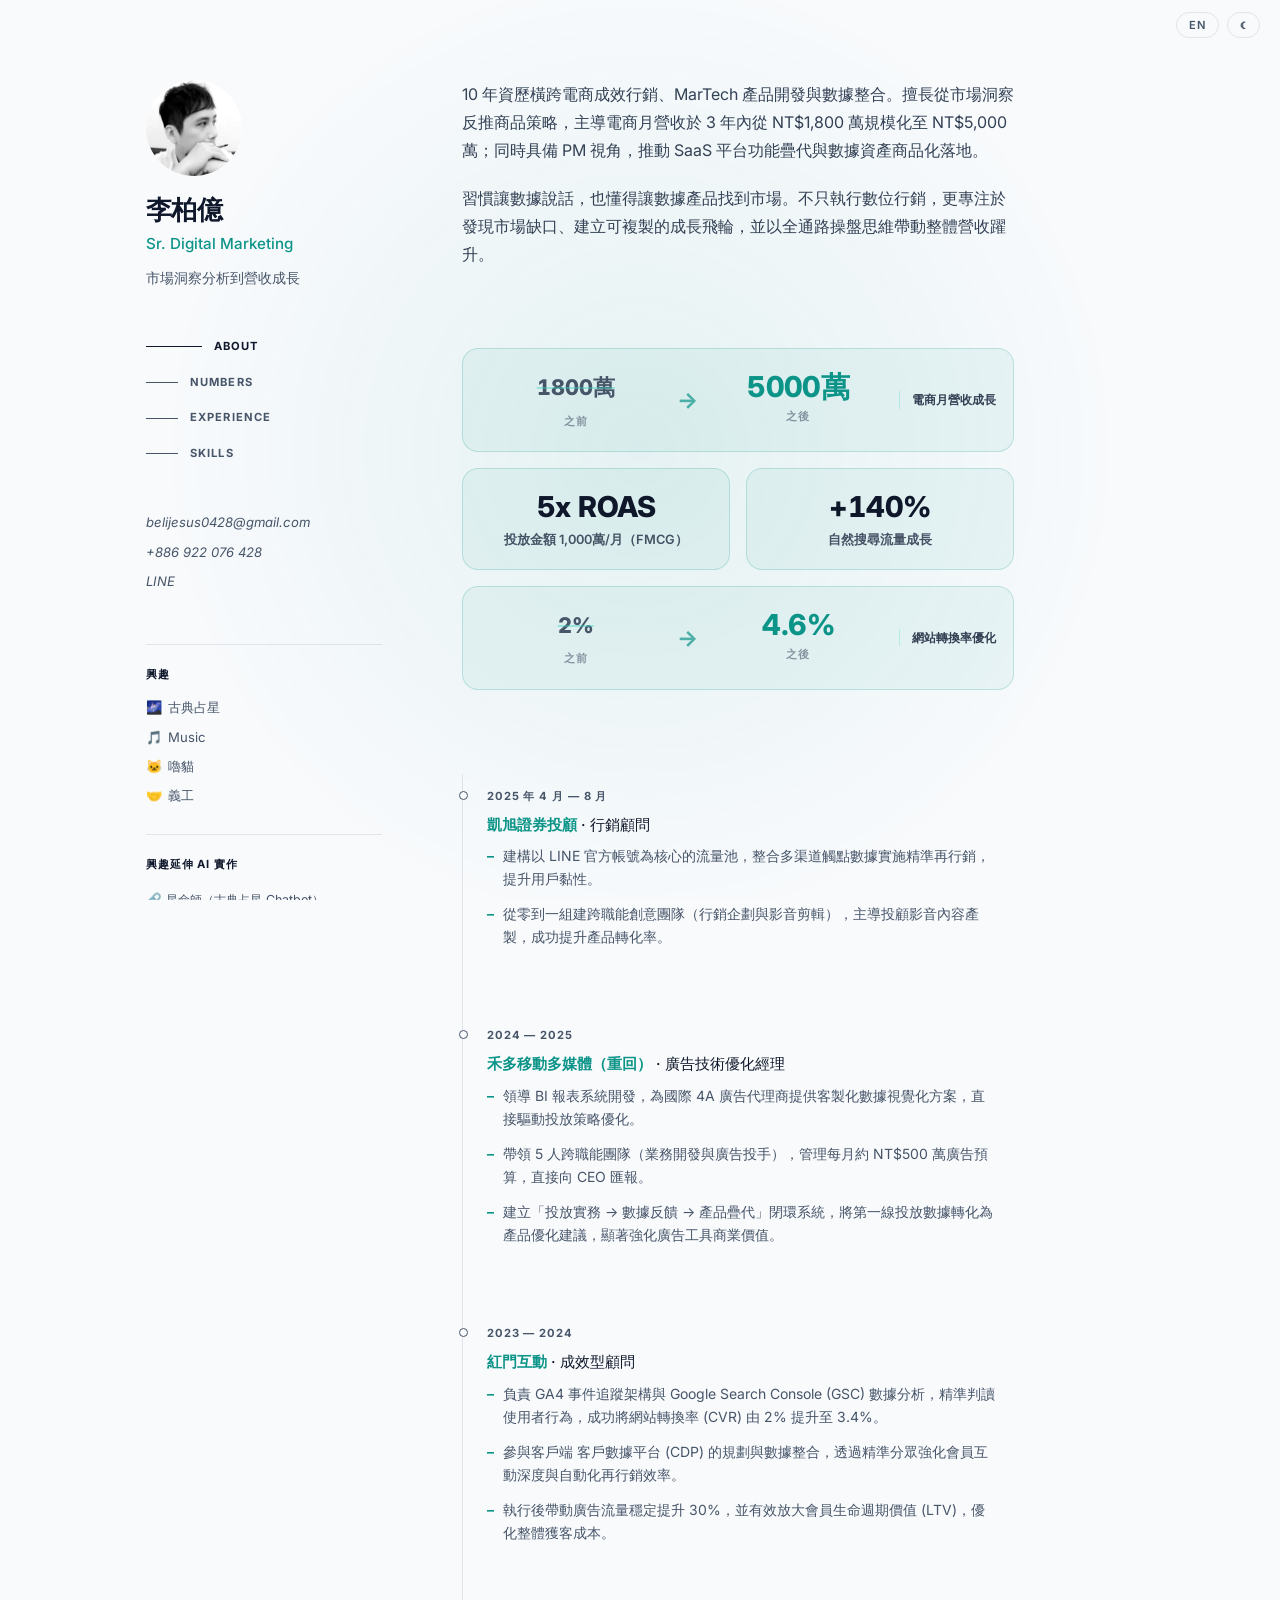
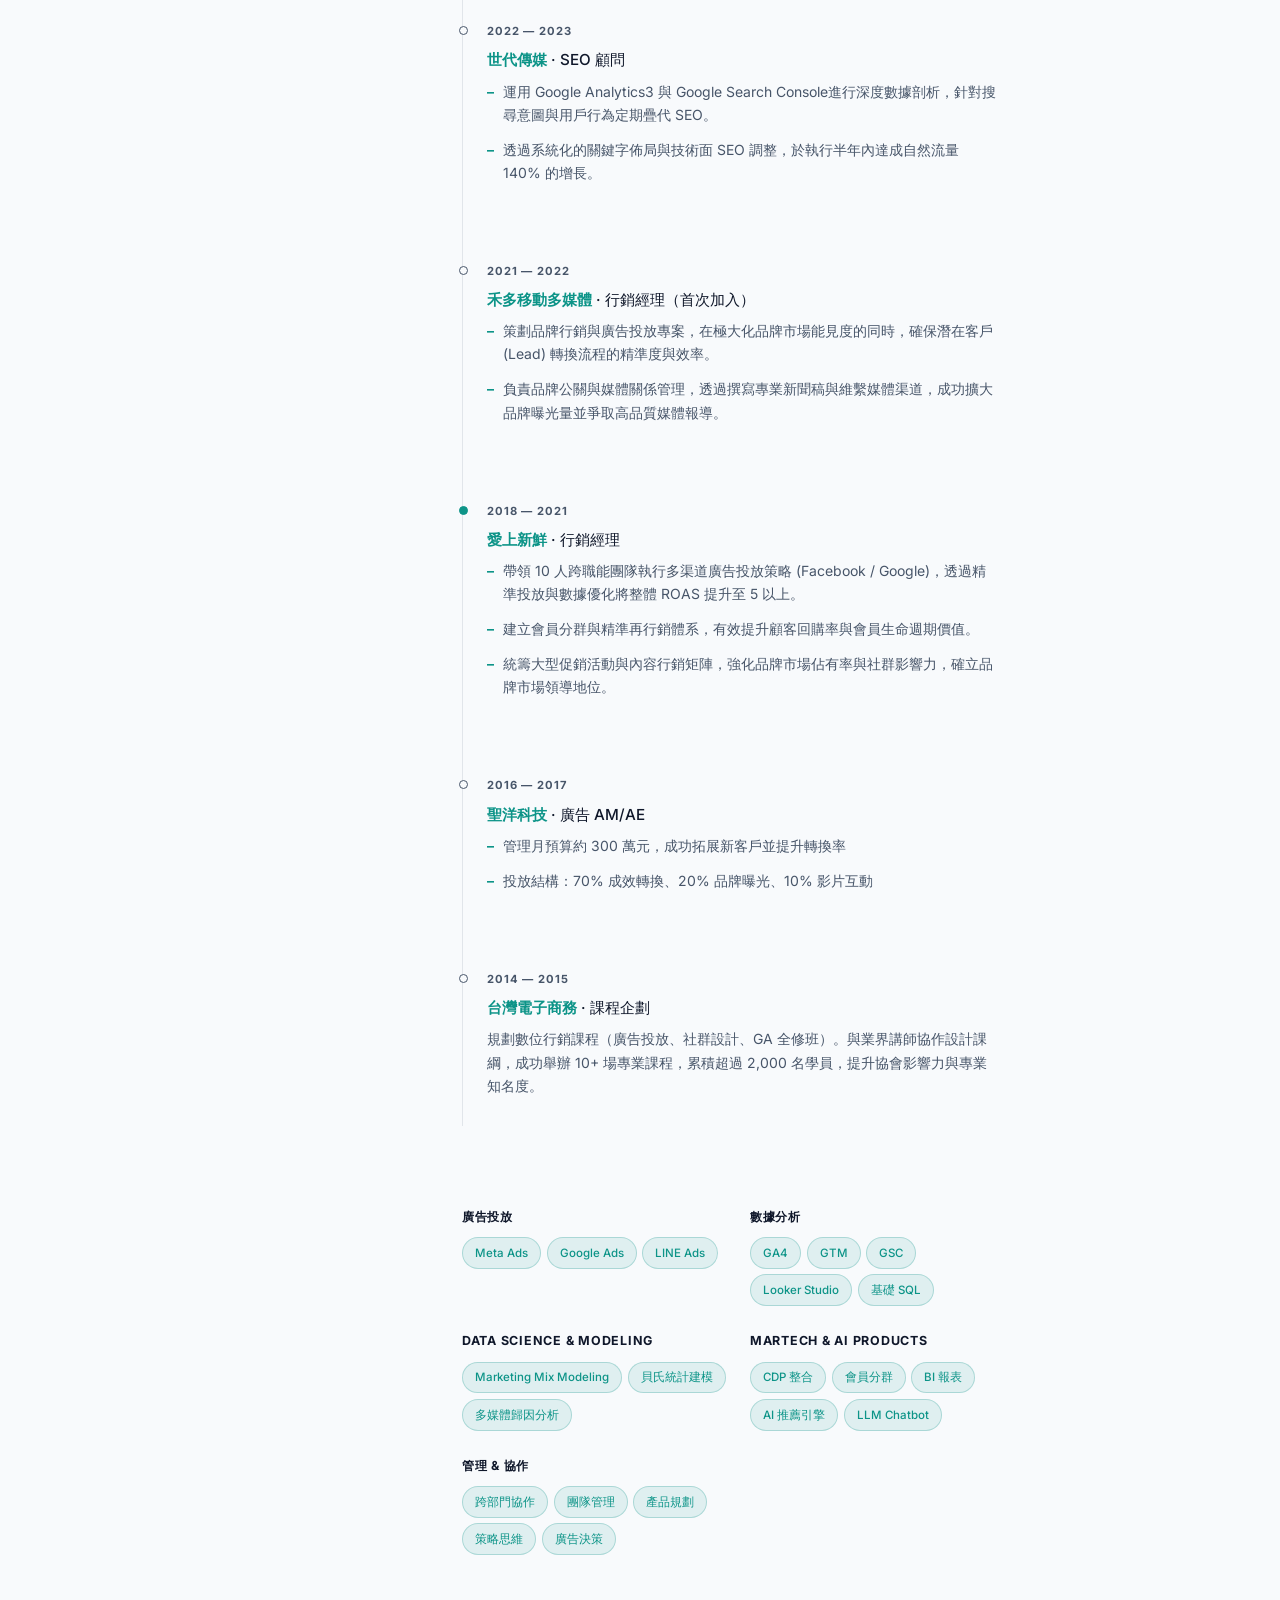
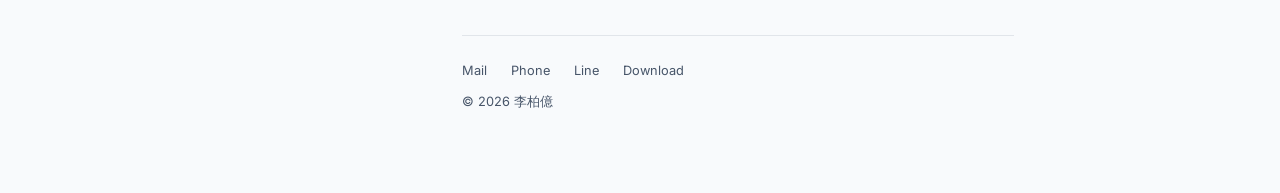
==== index-print.html @ 21482598 "Add files via upload" ====
<!DOCTYPE html>
<html lang="zh-TW" class="scroll-smooth">
<head>
<meta charset="UTF-8">
<meta name="viewport" content="width=device-width, initial-scale=1.0">
<title id="pageTitle">履歷</title>
<meta id="metaDesc" name="description" content="">
<meta id="ogTitle"  property="og:title" content="">
<meta id="ogDesc"   property="og:description" content="">
<link rel="preconnect" href="https://fonts.googleapis.com">
<link href="https://fonts.googleapis.com/css2?family=Inter:ital,opsz,wght@0,14..32,100..900;1,14..32,100..900&display=swap" rel="stylesheet">
<style>
/* ── Reset ── */
*{margin:0;padding:0;box-sizing:border-box;}
html{scroll-behavior:smooth;}

/* ── Tokens ── */
:root{
  --bg:        #0f172a;
  --bg2:       #1e293b;
  --border:    rgba(148,163,184,.12);
  --text:      #94a3b8;
  --text2:     #cbd5e1;
  --heading:   #e2e8f0;
  --accent:    #2dd4bf;
  --accent2:   rgba(45,212,191,.15);
  --spot:      rgba(29,78,216,.15);
  --font:      'Inter', -apple-system, sans-serif;
  --ease:      cubic-bezier(.4,0,.2,1);
  --radius:    .5rem;
}

/* ── 深淺色：系統預設偵測 ── */
@media(prefers-color-scheme:light){
  :root{
    --bg:        #f8fafc;
    --bg2:       #f1f5f9;
    --border:    rgba(71,85,105,.12);
    --text:      #475569;
    --text2:     #334155;
    --heading:   #0f172a;
    --accent:    #0d9488;
    --accent2:   rgba(13,148,136,.1);
    --spot:      rgba(13,148,136,.08);
  }
}

/* ── 手動切換覆蓋系統預設 ── */
[data-theme="light"]{
  --bg:        #f8fafc;
  --bg2:       #f1f5f9;
  --border:    rgba(71,85,105,.12);
  --text:      #475569;
  --text2:     #334155;
  --heading:   #0f172a;
  --accent:    #0d9488;
  --accent2:   rgba(13,148,136,.1);
  --spot:      rgba(13,148,136,.08);
}
[data-theme="dark"]{
  --bg:        #0f172a;
  --bg2:       #1e293b;
  --border:    rgba(148,163,184,.12);
  --text:      #94a3b8;
  --text2:     #cbd5e1;
  --heading:   #e2e8f0;
  --accent:    #2dd4bf;
  --accent2:   rgba(45,212,191,.15);
  --spot:      rgba(29,78,216,.15);
}

/* ── Base ── */
body{
  font-family:var(--font);
  background:var(--bg);
  color:var(--text);
  line-height:1.75;
  -webkit-font-smoothing:antialiased;
  transition:background .3s var(--ease), color .3s var(--ease);
}
::selection{background:var(--accent);color:var(--bg);}
a{color:inherit;text-decoration:none;}

/* ── Spotlight ── */
.spotlight{
  position:fixed;top:0;left:0;width:100vw;height:100vh;
  pointer-events:none;z-index:0;
  background:radial-gradient(600px at var(--x,50%) var(--y,50%), var(--spot), transparent 80%);
}

/* ── Layout ── */
.container{
  position:relative;z-index:1;
  max-width:1100px;margin:0 auto;
  padding:3rem 1.5rem;
}
@media(min-width:1024px){
  .container{padding:0;display:grid;grid-template-columns:340px 1fr;align-items:start;}
}

/* ── Top controls ── */
.top-controls{
  position:fixed;top:0;right:0;z-index:100;
  display:flex;align-items:center;gap:.5rem;
  padding:.75rem 1.25rem;
}
.ctrl-btn{
  display:flex;align-items:center;gap:.3rem;
  padding:.3rem .75rem;border-radius:999px;
  border:1px solid var(--border);background:transparent;
  font-family:var(--font);font-size:.7rem;font-weight:600;
  letter-spacing:.05em;text-transform:uppercase;
  color:var(--text);cursor:pointer;
  transition:all .2s var(--ease);
}
.ctrl-btn:hover{border-color:var(--accent);color:var(--accent);}
.ctrl-btn.active{background:var(--accent);border-color:var(--accent);color:var(--bg);}

/* ── Sidebar ── */
.sidebar{
  padding:5rem 3rem 5rem 3.5rem;
  position:sticky;top:0;height:100vh;
  overflow-y:auto;display:flex;flex-direction:column;
}
.sidebar::-webkit-scrollbar{display:none;}

/* Profile photo */
.photo-wrap{position:relative;width:96px;height:96px;margin-bottom:1.25rem;}
.photo-clip{
  width:96px;height:96px;border-radius:50%;overflow:hidden;
  position:relative;z-index:1;
}
.photo-wrap img{
  width:100%;height:100%;object-fit:cover;object-position:center 15%;
  filter:grayscale(100%) contrast(1.1);
  transform:scale(1);transform-origin:center 30%;
  transition:filter .4s var(--ease), transform .5s var(--ease);
  display:block;
}
.photo-wrap:hover img{
  filter:grayscale(0%) contrast(1);
  transform:scale(1.14);
}
.photo-ring{
  position:absolute;inset:-4px;border-radius:50%;z-index:0;pointer-events:none;
  border:2px solid transparent;
  background:transparent padding-box,
             conic-gradient(from 0deg, var(--accent) 0%, transparent 35%, var(--accent) 55%, transparent 80%, var(--accent) 100%) border-box;
  animation:ring-spin 3s linear infinite paused;
  will-change:transform;
}
.photo-wrap:hover .photo-ring{animation-play-state:running;}
@keyframes ring-spin{to{transform:rotate(360deg);}}

.name{font-size:1.6rem;font-weight:700;color:var(--heading);line-height:1.1;letter-spacing:-.025em;margin-bottom:.4rem;}
.title{font-size:.95rem;font-weight:500;color:var(--accent);margin-bottom:.6rem;}
.tagline{font-size:.875rem;color:var(--text);max-width:260px;line-height:1.6;}

/* Nav */
.nav{margin:2.5rem 0;flex:1;}
.nav ul{list-style:none;}
.nav-link{
  display:flex;align-items:center;gap:.75rem;
  padding:.5rem 0;cursor:pointer;
}
.nav-line{
  width:2rem;height:1px;background:var(--text);
  transition:width .3s var(--ease), background .3s;
}
.nav-label{
  font-size:.7rem;font-weight:700;text-transform:uppercase;
  letter-spacing:.1em;color:var(--text);
  transition:color .3s;
}
.nav-link:hover .nav-line, .nav-link.active .nav-line{width:3.5rem;background:var(--heading);}
.nav-link:hover .nav-label, .nav-link.active .nav-label{color:var(--heading);}

/* Contact */
.contact{margin-bottom:1.5rem;}
.contact-list{list-style:none;padding:0;margin:0;}
.contact-list li{font-size:.82rem;margin-bottom:.4rem;}
.contact-list a{transition:color .2s;}
.contact-list a:hover{color:var(--accent);}

/* Interests */
.interests-block{border-top:1px solid var(--border);padding-top:1.25rem;margin-top:1.25rem;}
.block-label{font-size:.7rem;font-weight:700;text-transform:uppercase;letter-spacing:.08em;color:var(--heading);margin-bottom:.75rem;}
.interest-row{display:flex;align-items:center;gap:.4rem;font-size:.82rem;margin-bottom:.4rem;}
.ai-link{
  display:flex;align-items:center;gap:.4rem;font-size:.78rem;
  padding:.2rem 0;transition:color .2s;
}
.ai-link:hover{color:var(--accent);}

/* CTA */
.cta{
  display:inline-flex;align-items:center;gap:.4rem;margin-top:1.5rem;
  padding:.65rem 1.25rem;border:1.5px solid var(--border);border-radius:var(--radius);
  font-size:.8rem;font-weight:600;color:var(--heading);
  transition:all .25s var(--ease);
}
.cta:hover{border-color:var(--accent);color:var(--accent);transform:translateY(-2px);box-shadow:0 8px 24px rgba(45,212,191,.12);}

/* ── Content ── */
.content{padding:5rem 3.5rem 5rem 2rem;max-width:640px;}
@media(max-width:1023px){.content{max-width:100%;padding:2rem 1.5rem;}}

.section{margin-bottom:5rem;scroll-margin-top:5rem;}

/* Section heading for mobile */
.section-head{
  display:none;
  position:sticky;top:0;z-index:10;
  background:rgba(15,23,42,.8);backdrop-filter:blur(12px);
  padding:.75rem 1.5rem;margin:0 -1.5rem 1.5rem;
  font-size:.7rem;font-weight:700;text-transform:uppercase;letter-spacing:.1em;color:var(--heading);
}
[data-theme="light"] .section-head{background:rgba(248,250,252,.85);}
@media(max-width:1023px){.section-head{display:block;}}

/* ── About ── */
.about-text{font-size:1rem;line-height:1.75;color:var(--text2);}
.about-text p{margin-bottom:1.25rem;}
.about-text p:last-child{margin-bottom:0;}

/* ── Counter animation ── */
@keyframes fadeSlideUp {
  from { opacity:0; transform:translateY(10px); }
  to   { opacity:1; transform:none; }
}
.num-cell {
  opacity:0;
}
.num-cell.in-view {
  animation: fadeSlideUp .5s var(--ease) both;
}
.num-cell.in-view:nth-child(1){ animation-delay:.00s; }
.num-cell.in-view:nth-child(2){ animation-delay:.10s; }
.num-cell.in-view:nth-child(3){ animation-delay:.20s; }
.num-cell.in-view:nth-child(4){ animation-delay:.30s; }

/* ── Numbers — Option A: 2-col grid, arrow cards span full width ── */
.numbers-strip{
  display:grid;
  grid-template-columns:1fr 1fr;
  gap:1rem;
  margin:2rem 0;
  padding:0;
  border:none;
}
@media(max-width:480px){
  .numbers-strip{ 
    grid-template-columns:1fr; 
    gap:.75rem; 
  }
}

.num-cell{
  background:rgba(45,212,191,.06);
  border:1px solid rgba(45,212,191,.2);
  border-radius:1rem;
  padding:1.5rem 1.25rem 1.25rem;
  position:relative;
  transition:all .3s var(--ease);
  overflow:hidden;
  display:flex;
  flex-direction:column;
  align-items:center;
  justify-content:center;
  gap:.6rem;
}

/* Arrow-type cells span both columns */
.num-cell.is-arrow{
  grid-column: span 2;
  flex-direction:row;
  align-items:center;
  justify-content:center;
  gap:0;
  padding:1.25rem 1.5rem;
}

@media(max-width:480px){
  .num-cell.is-arrow{ grid-column:span 1; flex-direction:column; gap:.6rem; }
}

.num-cell::before{
  content:'';
  position:absolute;
  top:0;left:0;right:0;
  height:3px;
  background:linear-gradient(90deg, var(--accent), rgba(45,212,191,.4));
  transform:scaleX(0);
  transform-origin:left;
  transition:transform .4s var(--ease);
}

.num-cell:hover{
  background:rgba(45,212,191,.1);
  border-color:rgba(45,212,191,.35);
  transform:translateY(-3px);
  box-shadow:0 12px 32px rgba(45,212,191,.15);
}

.num-cell:hover::before{
  transform:scaleX(1);
}

/* Single-value layout */
.num-val{
  font-size:1.8rem;
  font-weight:800;
  color:var(--heading);
  line-height:1;
  font-variant-numeric:tabular-nums;
  letter-spacing:-.02em;
  text-align:center;
}

/* Arrow layout: before/after columns */
.num-before, .num-after{
  flex:1;
  display:flex;
  flex-direction:column;
  align-items:center;
  gap:.3rem;
}
.num-from{
  font-size:1.35rem;
  font-weight:800;
  color:var(--text);
  font-variant-numeric:tabular-nums;
  text-decoration:line-through;
  text-decoration-color:rgba(45,212,191,.4);
  text-decoration-thickness:2px;
}
.num-to{
  font-size:1.8rem;
  font-weight:800;
  color:var(--accent);
  font-variant-numeric:tabular-nums;
  letter-spacing:-.02em;
  line-height:1;
}
.num-sublabel{
  font-size:.68rem;
  font-weight:700;
  text-transform:uppercase;
  letter-spacing:.08em;
  color:var(--text);
  opacity:.6;
}
.num-arrow-icon{
  font-size:1.4rem;
  color:var(--accent);
  font-weight:700;
  padding:0 .75rem;
  flex-shrink:0;
  opacity:.7;
}
.num-arrow-label{
  font-size:.78rem;
  font-weight:600;
  color:var(--text2);
  text-align:center;
  line-height:1.4;
  margin-left:.75rem;
  border-left:1px solid rgba(45,212,191,.25);
  padding-left:.75rem;
  max-width:90px;
  word-break:keep-all;
  text-wrap:pretty;
}

.num-label1{
  font-size:.8rem;
  font-weight:600;
  color:var(--text2);
  line-height:1.4;
  text-align:center;
  opacity:.9;
  word-break:keep-all;
  text-wrap:pretty;
}
.num-arrow-label{
  word-break:keep-all;
  text-wrap:pretty;
}
.num-sublabel{
  word-break:keep-all;
}

[data-theme="light"] .num-cell{
  background:rgba(13,148,136,.06);
  border-color:rgba(13,148,136,.2);
}
[data-theme="light"] .num-cell:hover{
  background:rgba(13,148,136,.1);
  border-color:rgba(13,148,136,.35);
}
[data-theme="light"] .num-cell::before{
  background:linear-gradient(90deg, #0d9488, rgba(13,148,136,.4));
}
[data-theme="light"] .num-from{
  color:var(--text);
}
[data-theme="light"] .num-to{
  color:var(--accent);
}

/* ── Experience desc as list ── */
.tl-desc-list{
  list-style:none;padding:0;margin:0 0 .75rem;
  font-size:.875rem;color:var(--text);line-height:1.65;
}
.tl-desc-list li{
  padding-left:1rem;position:relative;
  margin-bottom:.75rem;
}
.tl-desc-list li::before{
  content:'–';position:absolute;left:0;
  color:var(--accent);font-weight:700;
}
.tl-item:hover .tl-desc-list{ font-size:.9rem; }

.tl-desc{
  font-size:.875rem;color:var(--text);line-height:1.65;margin-bottom:.75rem;
  transition:font-size .2s var(--ease);
}

.tl-desc p{
  margin-bottom:1rem;
}

.tl-desc p:last-child{
  margin-bottom:0;
}

/* ── Timeline / Experience ── */
.timeline{position:relative;padding-left:1.5rem;}
.timeline::before{
  content:'';position:absolute;left:0;top:4px;bottom:0;
  width:1px;background:var(--border);
}

.tl-item{
  position:relative;margin-bottom:2rem;
  padding:1rem 1rem 1rem 0;
  border:1px solid transparent;
  border-radius:var(--radius);
  transition:border-color .25s var(--ease), opacity .25s var(--ease);
  cursor:default;
}
.tl-item:last-child{margin-bottom:0;}

.tl-item:hover{
  border-color:var(--border);
  background:rgba(45,212,191,.03);
}
.tl-item:hover .tl-title{ font-size:1rem; }
.tl-item:hover .tl-desc { font-size:.9rem; }

.tl-item.dimmed{ opacity:.35; }

.tl-dot{
  position:absolute;left:-1.5rem;top:1.25rem;
  width:9px;height:9px;border-radius:50%;
  border:1.5px solid var(--text);background:var(--bg);
  transform:translateX(calc(-50% + .5px));
  transition:border-color .2s, background .2s;
}
.tl-item:hover .tl-dot{border-color:var(--accent);background:var(--accent);}

.tl-period,
time.tl-period{
  font-size:.7rem;font-weight:700;text-transform:uppercase;
  letter-spacing:.08em;color:var(--text);margin-bottom:.35rem;
  display:block;transition:color .2s;
}
.tl-item:hover time.tl-period{ color:var(--accent); }

.tl-title{
  font-size:.95rem;font-weight:500;color:var(--heading);margin-bottom:.35rem;
  transition:font-size .2s var(--ease);
}
.tl-company{color:var(--accent);font-weight:600;}
.tl-desc{
  font-size:.875rem;color:var(--text);line-height:1.65;margin-bottom:.75rem;
  transition:font-size .2s var(--ease);
}
.tl-highlight{
  background:var(--accent2);border:1px solid var(--border);
  border-radius:var(--radius);padding:1rem 1.1rem;
  font-size:.83rem;color:var(--text);line-height:1.6;
}
.tl-highlight strong{color:var(--heading);}
.num-inline{color:var(--accent);font-weight:700;}

/* ── Skills ── */
.skill-groups{display:grid;gap:1.5rem;grid-template-columns:1fr 1fr;margin-top:1.25rem;}
@media(max-width:640px){.skill-groups{grid-template-columns:1fr;}}
.skill-group-title{font-size:.78rem;font-weight:700;text-transform:uppercase;letter-spacing:.06em;color:var(--heading);margin-bottom:.6rem;}
.tags{display:flex;flex-wrap:wrap;gap:.35rem;}
.tag{
  padding:.3rem .75rem;border-radius:999px;
  background:var(--accent2);border:1px solid rgba(45,212,191,.2);
  color:var(--accent);font-size:.72rem;font-weight:500;
  transition:background .2s,border-color .2s;
}
[data-theme="light"] .tag{border-color:rgba(13,148,136,.25);}
.tag:hover{background:rgba(45,212,191,.25);}

/* ── Footer ── */
.footer{
  margin-top:4rem;padding-top:1.5rem;border-top:1px solid var(--border);
  font-size:.8rem;color:var(--text);
}
.footer-links{display:flex;gap:1.5rem;margin-bottom:.5rem;}
.footer-link:hover{color:var(--accent);}

/* ── Fade-in ── */
@keyframes fadeUp{from{opacity:0;transform:translateY(16px);}to{opacity:1;transform:none;}}
.section-content{animation:fadeUp .55s var(--ease) both;}
.section:nth-child(1) .section-content{animation-delay:.05s;}
.section:nth-child(2) .section-content{animation-delay:.1s;}
.section:nth-child(3) .section-content{animation-delay:.15s;}
.section:nth-child(4) .section-content{animation-delay:.2s;}

@media(max-width:1023px){
  .sidebar{position:relative;height:auto;padding:4rem 1.5rem 2rem;}
}

/* ── Print styles ── */
@media print {
  @page { size: A4 portrait; margin: 1.2cm 1.4cm; }

  /* ── Reset ── */
  *, *::before, *::after {
    animation: none !important;
    transition: none !important;
    box-shadow: none !important;
    -webkit-print-color-adjust: exact;
    print-color-adjust: exact;
  }

  /* ── Hide UI chrome ── */
  .top-controls, .spotlight, .cta, .nav,
  .photo-ring { display: none !important; }

  /* ── Body ── */
  body {
    background: #fff !important;
    color: #0f172a !important;
    font-size: 9.5pt;
    line-height: 1.6;
  }

  /* ── Layout: sidebar on top, content below ── */
  .container {
    display: block !important;
    max-width: 100%;
    padding: 0;
  }

  /* ── Sidebar: compact horizontal header ── */
  .sidebar {
    position: static !important;
    height: auto !important;
    overflow: visible !important;
    padding: 0 0 1rem 0;
    display: grid !important;
    grid-template-columns: auto 1fr;
    grid-template-rows: auto auto;
    column-gap: 1.2rem;
    border-bottom: 2px solid #0d9488;
    margin-bottom: 1.2rem;
    page-break-inside: avoid;
    break-inside: avoid;
  }

  /* photo left, name/title/tagline right */
  .photo-wrap {
    grid-column: 1;
    grid-row: 1 / 3;
    width: 64px !important;
    height: 64px !important;
    align-self: center;
  }
  .photo-clip {
    width: 64px !important;
    height: 64px !important;
  }
  .photo-wrap img {
    filter: grayscale(100%) !important;
  }

  .name {
    grid-column: 2; grid-row: 1;
    font-size: 16pt !important;
    color: #0f172a !important;
    margin-bottom: .1rem;
    align-self: end;
  }
  .title {
    font-size: 9pt !important;
    color: #0d9488 !important;
    margin-bottom: 0;
  }
  .tagline {
    font-size: 8pt !important;
    color: #475569 !important;
    max-width: 100%;
  }

  /* contact + interests: inline row */
  .contact, .interests-block {
    grid-column: 2;
    display: inline !important;
    margin: 0 !important;
    padding: 0 !important;
    border: none !important;
  }
  .contact-list {
    display: flex !important;
    flex-wrap: wrap;
    gap: .2rem 1rem;
    list-style: none !important;
    padding: 0 !important;
    margin: .3rem 0 0 0 !important;
  }
  .contact-list li, .contact-list a {
    font-size: 7.5pt !important;
    color: #475569 !important;
  }
  .interests-block { display: none !important; }

  /* ── Content ── */
  .content {
    padding: 0 !important;
    max-width: 100% !important;
  }

  /* ── Section head (mobile) ── */
  .section-head { display: none !important; }

  /* ── Section spacing ── */
  .section {
    margin-bottom: 1.2rem !important;
    scroll-margin: 0 !important;
  }

  /* ── About text ── */
  .about-text {
    font-size: 9pt !important;
    color: #334155 !important;
    line-height: 1.6;
  }
  .about-text p { margin-bottom: .5rem !important; }

  /* ── Numbers strip ── */
  .numbers-strip {
    grid-template-columns: repeat(2, 1fr) !important;
    gap: .5rem !important;
    margin: .75rem 0 !important;
    page-break-inside: avoid;
    break-inside: avoid;
  }
  .num-cell {
    opacity: 1 !important;
    background: rgba(13,148,136,.06) !important;
    border: 1px solid rgba(13,148,136,.25) !important;
    border-radius: .5rem !important;
    padding: .75rem !important;
    min-height: 0 !important;
    page-break-inside: avoid;
    break-inside: avoid;
  }
  .num-cell.is-arrow {
    grid-column: span 2 !important;
    flex-direction: row !important;
  }
  .num-to, .num-single, .num-val, .ba-single {
    font-size: 13pt !important;
    color: #0d9488 !important;
  }
  .num-from { font-size: 9pt !important; color: #64748b !important; }
  .num-before, .num-after { gap: .1rem !important; }
  .num-arrow-icon { font-size: 11pt !important; color: #0d9488 !important; }
  .num-label1, .num-arrow-label, .num-sublabel {
    font-size: 7.5pt !important;
    color: #475569 !important;
  }
  .num-arrow-label {
    border-left: 1px solid rgba(13,148,136,.3) !important;
    max-width: 70px !important;
  }

  /* ── Timeline ── */
  .timeline {
    padding-left: 1rem !important;
  }
  .timeline::before {
    background: #cbd5e1 !important;
  }
  .tl-item {
    margin-bottom: 1rem !important;
    padding: .5rem .5rem .5rem 0 !important;
    border: none !important;
    background: none !important;
    page-break-inside: avoid;
    break-inside: avoid;
  }
  .tl-item.dimmed { opacity: 1 !important; }
  .tl-dot { border-color: #0d9488 !important; background: #0d9488 !important; }
  .tl-period { font-size: 7pt !important; color: #64748b !important; }
  .tl-title { font-size: 9.5pt !important; color: #0f172a !important; }
  .tl-company { color: #0d9488 !important; }
  .tl-desc, .tl-desc-list {
    font-size: 8.5pt !important;
    color: #334155 !important;
    line-height: 1.55;
  }
  .tl-desc-list li { margin-bottom: .3rem !important; }
  .tl-desc-list li::before { color: #0d9488 !important; }
  .tl-highlight {
    background: rgba(13,148,136,.06) !important;
    border: 1px solid rgba(13,148,136,.2) !important;
    font-size: 8pt !important;
    padding: .5rem .75rem !important;
  }

  /* ── Skills ── */
  .skill-groups {
    grid-template-columns: 1fr 1fr !important;
    gap: .75rem !important;
    margin-top: .75rem !important;
  }
  .skill-group-title {
    font-size: 7.5pt !important;
    color: #0f172a !important;
    margin-bottom: .3rem !important;
  }
  .tags { gap: .2rem !important; }
  .tag {
    font-size: 7pt !important;
    padding: .15rem .5rem !important;
    background: rgba(13,148,136,.08) !important;
    border: 1px solid rgba(13,148,136,.2) !important;
    color: #0d9488 !important;
  }

  /* ── Footer ── */
  .footer { display: none !important; }

  /* ── Teal accent color for headings ── */
  .section-head { display: none !important; }
  .block-label { color: #0f172a !important; font-size: 7.5pt !important; }
}
</style>
</head>
<body>
<div class="spotlight" id="spotlight"></div>

<div class="top-controls">
  <button class="ctrl-btn" id="langBtn" onclick="toggleLang()">EN</button>
  <button class="ctrl-btn" id="themeBtn" onclick="toggleTheme()">☀</button>
</div>

<div class="container">
  <aside class="sidebar">
    <div class="photo-wrap">
      <div class="photo-ring"></div>
      <div class="photo-clip">
        <picture>
          <source id="photoWebp" srcset="photo.webp" type="image/webp">
          <img id="photoImg" src="photo.webp" alt="" width="96" height="96">
        </picture>
      </div>
    </div>
    <h1 class="name"    id="profileName"></h1>
    <h2 class="title"   id="profileTitle"></h2>
    <p  class="tagline" id="profileTagline"></p>

    <nav class="nav">
      <ul>
        <li><a class="nav-link active" href="#about"      data-section="about">     <span class="nav-line"></span><span class="nav-label">About</span></a></li>
        <li><a class="nav-link"        href="#numbers"    data-section="numbers">   <span class="nav-line"></span><span class="nav-label">Numbers</span></a></li>
        <li><a class="nav-link"        href="#experience" data-section="experience"><span class="nav-line"></span><span class="nav-label">Experience</span></a></li>
        <li><a class="nav-link"        href="#skills"     data-section="skills">    <span class="nav-line"></span><span class="nav-label">Skills</span></a></li>
      </ul>
    </nav>

    <address class="contact">
      <ul class="contact-list" id="contactList"></ul>
    </address>

    <div class="interests-block">
      <div class="block-label" id="interestsLabel">興趣</div>
      <div id="interestsList"></div>
    </div>

    <div class="interests-block">
      <div class="block-label" id="projectsLabel">興趣延伸 AI 實作</div>
      <div id="projectsList"></div>
    </div>

    <a href="#" class="cta" id="ctaBtn">
      <span id="ctaLabel">下載履歷 PDF</span>
      <svg width="13" height="13" viewBox="0 0 24 24" fill="none" stroke="currentColor" stroke-width="2.5" stroke-linecap="round" stroke-linejoin="round"><path d="M21 15v4a2 2 0 01-2 2H5a2 2 0 01-2-2v-4"/><polyline points="7 10 12 15 17 10"/><line x1="12" y1="15" x2="12" y2="3"/></svg>
    </a>
  </aside>

  <main class="content">
    <section id="about" class="section">
      <div class="section-head" id="aboutHead">關於我</div>
      <div class="section-content">
        <div class="about-text" id="aboutText"></div>
      </div>
    </section>

    <section id="numbers" class="section">
      <div class="section-head" id="numbersHead">關鍵數字</div>
      <div class="section-content">
        <div class="numbers-strip" id="numbersStrip"></div>
      </div>
    </section>

    <section id="experience" class="section">
      <div class="section-head" id="expHead">工作經歷</div>
      <div class="section-content">
        <div class="timeline" id="timeline"></div>
      </div>
    </section>

    <section id="skills" class="section">
      <div class="section-head" id="skillsHead">技能專長</div>
      <div class="section-content">
        <div class="skill-groups" id="skillGroups"></div>
      </div>
    </section>

    <footer class="footer">
      <div class="footer-links" id="footerLinks"></div>
      <p id="footerCopy"></p>
    </footer>
  </main>
</div>

<script>
// ── Spotlight ──
document.addEventListener('mousemove', e => {
  document.getElementById('spotlight').style.setProperty('--x', e.clientX+'px');
  document.getElementById('spotlight').style.setProperty('--y', e.clientY+'px');
});

// ── Theme ──
const prefersDark = window.matchMedia('(prefers-color-scheme: dark)').matches;
let isDark = localStorage.getItem('theme')
  ? localStorage.getItem('theme') === 'dark'
  : prefersDark;

function applyTheme() {
  document.documentElement.setAttribute('data-theme', isDark ? 'dark' : 'light');
  document.getElementById('themeBtn').textContent = isDark ? '☀' : '☾';
}

function toggleTheme(){
  isDark = !isDark;
  localStorage.setItem('theme', isDark ? 'dark' : 'light');
  applyTheme();
}

applyTheme();

window.matchMedia('(prefers-color-scheme: dark)').addEventListener('change', e => {
  if (!localStorage.getItem('theme')) {
    isDark = e.matches;
    applyTheme();
  }
});

// ── Navigation ──
const navLinks = document.querySelectorAll('.nav-link');
const sections = document.querySelectorAll('.section');

navLinks.forEach(link => {
  link.addEventListener('click', e => {
    e.preventDefault();
    const id = link.getAttribute('href');
    document.querySelector(id)?.scrollIntoView({behavior:'smooth', block:'start'});
  });
});

let raf = false;
window.addEventListener('scroll', () => {
  if (raf) return;
  raf = true;
  requestAnimationFrame(() => {
    let current = '';
    const atBottom = window.innerHeight + window.scrollY >= document.body.offsetHeight - 40;
    if (atBottom) {
      current = sections[sections.length - 1].id;
    } else {
      sections.forEach(s => {
        if (s.getBoundingClientRect().top <= 150) current = s.id;
      });
    }
    navLinks.forEach(l => {
      l.classList.toggle('active', l.dataset.section === current);
    });
    raf = false;
  });
});

// ── Data loading ──
let resumeData = null;
let currentLang = 'zh';

function t(zhVal, enVal) {
  return currentLang === 'zh' ? zhVal : enVal;
}

function formatNumberValue(value) {
  return value || '';
}

// ── Counter animation ──
function animateCounter(el, targetStr, duration) {
  // Match: optional prefix sign, number, then anything after (suffix)
  const match = targetStr.match(/^([+\-]?)(\d+\.?\d*)(.*)/);
  if (!match) { el.textContent = targetStr; return; }
  const prefix = match[1];
  const target = parseFloat(match[2]);
  const suffix = match[3]; // e.g. "x ROAS", "%", "萬"
  const isDecimal = /\.\d/.test(targetStr);
  const start = performance.now();
  function tick(now) {
    const p = Math.min((now - start) / duration, 1);
    const eased = 1 - Math.pow(1 - p, 3);
    const val = target * eased;
    el.textContent = prefix + (isDecimal ? val.toFixed(1) : Math.round(val)) + suffix;
    if (p < 1) requestAnimationFrame(tick);
    else el.textContent = prefix + (isDecimal ? target.toFixed(1) : Math.round(target)) + suffix;
  }
  requestAnimationFrame(tick);
}

async function loadData() {
  try {
    const res = await fetch('data.json');
    resumeData = await res.json();
  } catch(e) {
    // Fallback data if data.json is not available
    resumeData = {
      "profile": {
        "nameZh": "李柏億",
        "nameEn": "Boyi Lee", 
        "titleZh": "數位行銷",
        "titleEn": "Digital Marketing",
        "taglineZh": "市場洞察分析到營收成長",
        "taglineEn": "Driving Revenue Growth through Market Insights"
      },
      "contact": [
        {
          "type": "email",
          "label": "belijesus0428@gmail.com",
          "href": "mailto:belijesus0428@gmail.com"
        },
        {
          "type": "phone", 
          "label": "+886 922 076 428",
          "href": "tel:+886922076428"
        },
        {
          "type": "link",
          "label": "LINE",
          "href": "https://line.me/ti/p/FJLcFE9VId"
        }
      ],
      "about": {
        "paragraphsZh": [
          "10 年橫跨電商行銷、參與與協作 MarTech 產品與數據整合。擅長從市場洞察反推商品策略，曾協助電商月營收從 1800 萬成長至 5000 萬；也能以 PM 角色推動SaaS疊代與數據資產商品化。",
          "行銷決策有數據支撐，讓數據產品有市場落地。做的不只是數位行銷，更喜歡觀察與發現市場缺口、反推商品策略、帶動整體營收的全通路操盤。"
        ],
        "paragraphsEn": [
          "10 year veteran spanning E-commerce, MarTech, and data integration. Expert in reverse-engineering product strategies from market insights, with a proven track record of scaling monthly revenue from NT$18M to NT$50M.",
          "I drive marketing decisions with data and bridge the gap between data products and market implementation. Beyond digital marketing, I specialize in identifying market gaps and orchestrating omni-channel operations."
        ]
      },
      "numbers": [
        {
          "value": "1800萬→5000萬",
          "labelZh": "電商月營收成長", 
          "labelEn": "Monthly Revenue Growth"
        },
        {
          "value": "5x",
          "labelZh": "廣告 ROAS 提升",
          "labelEn": "ROAS Improvement"
        },
        {
          "value": "+140%",
          "labelZh": "自然搜尋流量成長",
          "labelEn": "Organic Traffic Growth"
        },
        {
          "value": "2% → 4.6%",
          "labelZh": "網站轉換率優化",
          "labelEn": "Conversion Rate Lift"
        }
      ],
      "experience": [
        {
          "periodZh": "2024 — 2025",
          "periodEn": "2024 — 2025",
          "companyZh": "禾多移動多媒體",
          "companyEn": "AviviD",
          "roleZh": "廣告技術優化經理",
          "roleEn": "Ad Tech Optimization Manager",
          "descZh": "整合四維數據（媒體標籤/零售/發票/電信）應用於 BI 戰略報表與受眾設定。投放任務本質即迭代數據商品，帶領 5 人部門管理月投放額 500 萬元。"
        }
      ],
      "skillGroups": [
        {
          "titleZh": "廣告投放",
          "titleEn": "Paid Ads",
          "tags": ["Meta Ads", "Google Ads", "LINE Ads"]
        },
        {
          "titleZh": "數據分析",
          "titleEn": "Analytics", 
          "tags": ["GA4", "GTM", "GSC", "Looker Studio", "基礎 SQL"]
        },
        {
          "titleZh": "MarTech & AI",
          "titleEn": "MarTech & AI",
          "tags": ["Marketing Mix Modeling", "貝氏統計建模", "多媒體歸因分析", "CDP 整合", "會員分群", "BI 報表", "AI 推薦引擎", "LLM Chatbot"]
        }
      ],
      "interests": [
        {
          "emoji": "🌌",
          "labelZh": "古典占星",
          "labelEn": "Classical Astrology"
        },
        {
          "emoji": "🎵", 
          "labelZh": "Music",
          "labelEn": "Music"
        },
        {
          "emoji": "🐱",
          "labelZh": "嚕貓",
          "labelEn": "Cat Whispering"
        },
        {
          "emoji": "🤝",
          "labelZh": "義工",
          "labelEn": "Volunteering"
        }
      ],
      "sideProjects": [
        {
          "labelZh": "星命師（古典占星 Chatbot）",
          "labelEn": "Astrology Chatbot",
          "href": "https://lihi3.me/IAbjk/resume"
        },
        {
          "labelZh": "Gemini Persona 逆向工程",
          "labelEn": "Gemini Persona Reverse Eng.",
          "href": "https://lihi3.me/IAbjk/resume"
        },
        {
          "labelZh": "八字命理機器人",
          "labelEn": "BaZi Fortune Chatbot", 
          "href": "https://lihi3.me/8jgTO/resume"
        }
      ]
    };
  }
  renderAll();
}

function renderAll() {
  const d = resumeData;

  // ── Profile ──
  document.getElementById('profileName').textContent    = t(d.profile.nameZh,    d.profile.nameEn);
  document.getElementById('profileTitle').textContent   = t(d.profile.titleZh,   d.profile.titleEn);
  document.getElementById('profileTagline').textContent = t(d.profile.taglineZh, d.profile.taglineEn);

  // ── Contact ──
  document.getElementById('contactList').innerHTML = d.contact.map(c => `
    <li><a href="${c.href}"${c.type === 'link' ? ' target="_blank" rel="noopener"' : ''}>${c.label}</a></li>
  `).join('');

  // ── Interests ──
  document.getElementById('interestsLabel').textContent = t('興趣', 'Interests');
  document.getElementById('interestsList').innerHTML = d.interests.map(i => `
    <div class="interest-row"><span>${i.emoji}</span><span>${t(i.labelZh, i.labelEn)}</span></div>
  `).join('');

  // ── Side Projects ──
  document.getElementById('projectsLabel').textContent = t('興趣延伸 AI 實作', 'AI Side Projects');
  document.getElementById('projectsList').innerHTML = d.sideProjects.map(p => `
    <a href="${p.href}" target="_blank" rel="noopener" class="ai-link">🔗 ${t(p.labelZh, p.labelEn)}</a>
  `).join('');

  // ── CTA ──
  document.getElementById('ctaLabel').textContent = t('下載履歷 PDF', 'Download Resume PDF');

  // ── About ──
  document.getElementById('aboutHead').textContent = t('關於我', 'About');
  document.getElementById('aboutText').innerHTML =
    t(d.about.paragraphsZh, d.about.paragraphsEn).map(p => `<p>${p}</p>`).join('');

  // ── Numbers ──
  document.getElementById('numbersHead').textContent = t('關鍵數字', 'Numbers');
  document.getElementById('numbersStrip').innerHTML = d.numbers.map(n => {
    const label = t(n.labelZh || '', n.labelEn || '');
    const val = n.value || '';
    // Detect arrow pattern: "X→Y" or "X → Y"
    const arrowMatch = val.match(/^(.+?)\s*→\s*(.+)$/);
    if (arrowMatch) {
      const [, from, to] = arrowMatch;
      return `
        <div class="num-cell is-arrow">
          <div class="num-before">
            <div class="num-from">${from}</div>
            <div class="num-sublabel">${t('之前','Before')}</div>
          </div>
          <div class="num-arrow-icon">→</div>
          <div class="num-after">
            <div class="num-to" data-target="${to}">${to}</div>
            <div class="num-sublabel">${t('之後','After')}</div>
          </div>
          <div class="num-arrow-label">${label}</div>
        </div>`;
    }
    return `
      <div class="num-cell">
        <div class="num-val" data-target="${val}">${val}</div>
        <div class="num-label1">${label}</div>
      </div>`;
  }).join('');

  // ── Experience ──
  document.getElementById('expHead').textContent = t('工作經歷', 'Experience');
  if (d.experience && d.experience.length > 0) {
    document.getElementById('timeline').innerHTML = d.experience.map(e => {
      // Process description with proper line breaks and bullet formatting
      let desc = t(e.descZh || '', e.descEn || '');
      
      // Split by dash bullets and clean up
      if (desc.includes('- ') || desc.includes('－ ')) {
        const bullets = desc
          .split(/\s*[-－]\s*/)
          .filter(item => item.trim())
          .slice(1); // Remove first empty item
        
        desc = `<ul class="tl-desc-list">${bullets.map(bullet => 
          `<li>${bullet.replace(/\n+/g, '<br>').trim()}</li>`
        ).join('')}</ul>`;
      } else {
        // Handle regular paragraphs
        desc = `<div class="tl-desc">${desc.replace(/\n\n+/g, '</p><p>').replace(/\n/g, '<br>')}</div>`;
        if (!desc.startsWith('<div class="tl-desc"><p>')) {
          desc = desc.replace('<div class="tl-desc">', '<div class="tl-desc"><p>') + '</p>';
        }
      }
      
      return `
        <div class="tl-item">
          <div class="tl-dot"${e.featured ? ' style="border-color:var(--accent);background:var(--accent);"' : ''}></div>
          <time class="tl-period" datetime="${e.datetime || ''}">${t(e.periodZh, e.periodEn)}</time>
          <div class="tl-title">
            <span class="tl-company">${t(e.companyZh, e.companyEn)}</span> · ${t(e.roleZh, e.roleEn)}
          </div>
          ${desc}
          ${e.highlight ? `
            <div class="tl-highlight">
              <strong>${t(e.highlight.labelZh, e.highlight.labelEn)}</strong>
              ${t(e.highlight.textZh, e.highlight.textEn).replace(/\n\n+/g, '</p><p>').replace(/\n/g, '<br>')}
            </div>` : ''}
        </div>`;
    }).join('');
  }

  // ── Skills ──
  document.getElementById('skillsHead').textContent = t('技能專長', 'Skills');
  document.getElementById('skillGroups').innerHTML = d.skillGroups.map(g => `
    <div>
      <div class="skill-group-title">${t(g.titleZh, g.titleEn)}</div>
      <div class="tags">${g.tags.map(tag => `<span class="tag">${tag}</span>`).join('')}</div>
    </div>
  `).join('');

  // ── Footer ──
  const footerLabels = { email: 'Mail', phone: 'Phone', link: 'Line' };
  document.getElementById('footerLinks').innerHTML =
    d.contact.map(c => `<a href="${c.href}" class="footer-link"${c.type==='link'?' target="_blank" rel="noopener"':''}>${footerLabels[c.type]||c.label}</a>`).join('') +
    `<a href="#" class="footer-link" onclick="window.print();return false;">Download</a>`;
  document.getElementById('footerCopy').textContent =
    `© ${new Date().getFullYear()} ${d.profile.nameZh}`;

  initInteractions();
}

function initInteractions() {
  const items = document.querySelectorAll('.tl-item');
  items.forEach(item => {
    item.addEventListener('mouseenter', () => {
      items.forEach(o => o.classList.toggle('dimmed', o !== item));
    });
    item.addEventListener('mouseleave', () => {
      items.forEach(o => o.classList.remove('dimmed'));
    });
  });

  const cta = document.querySelector('.cta');
  if (cta) {
    cta.onclick = e => { e.preventDefault(); window.print(); };
  }

  // Numbers counter: trigger on scroll into view
  const numCells = document.querySelectorAll('.num-cell');
  let countersTriggered = false;

  const observer = new IntersectionObserver(entries => {
    entries.forEach(entry => {
      if (entry.isIntersecting && !countersTriggered) {
        countersTriggered = true;
        observer.disconnect();
        numCells.forEach(cell => cell.classList.add('in-view'));
        setTimeout(() => {
          document.querySelectorAll('.num-to[data-target]').forEach(el => {
            animateCounter(el, el.dataset.target, 1100);
          });
          document.querySelectorAll('.num-val[data-target]').forEach(el => {
            animateCounter(el, el.dataset.target, 1000);
          });
        }, 200);
      }
    });
  }, { threshold: 0.3 });

  const strip = document.getElementById('numbersStrip');
  if (strip) observer.observe(strip);
}

function toggleLang() {
  currentLang = currentLang === 'zh' ? 'en' : 'zh';
  document.getElementById('langBtn').textContent = currentLang === 'zh' ? 'EN' : '中';
  document.documentElement.lang = currentLang === 'zh' ? 'zh-TW' : 'en';
  renderAll();
}

loadData();

// Auto-print after data + fonts are ready
document.fonts.ready.then(() => {
  setTimeout(() => window.print(), 800);
});
</script>
</body>
</html>
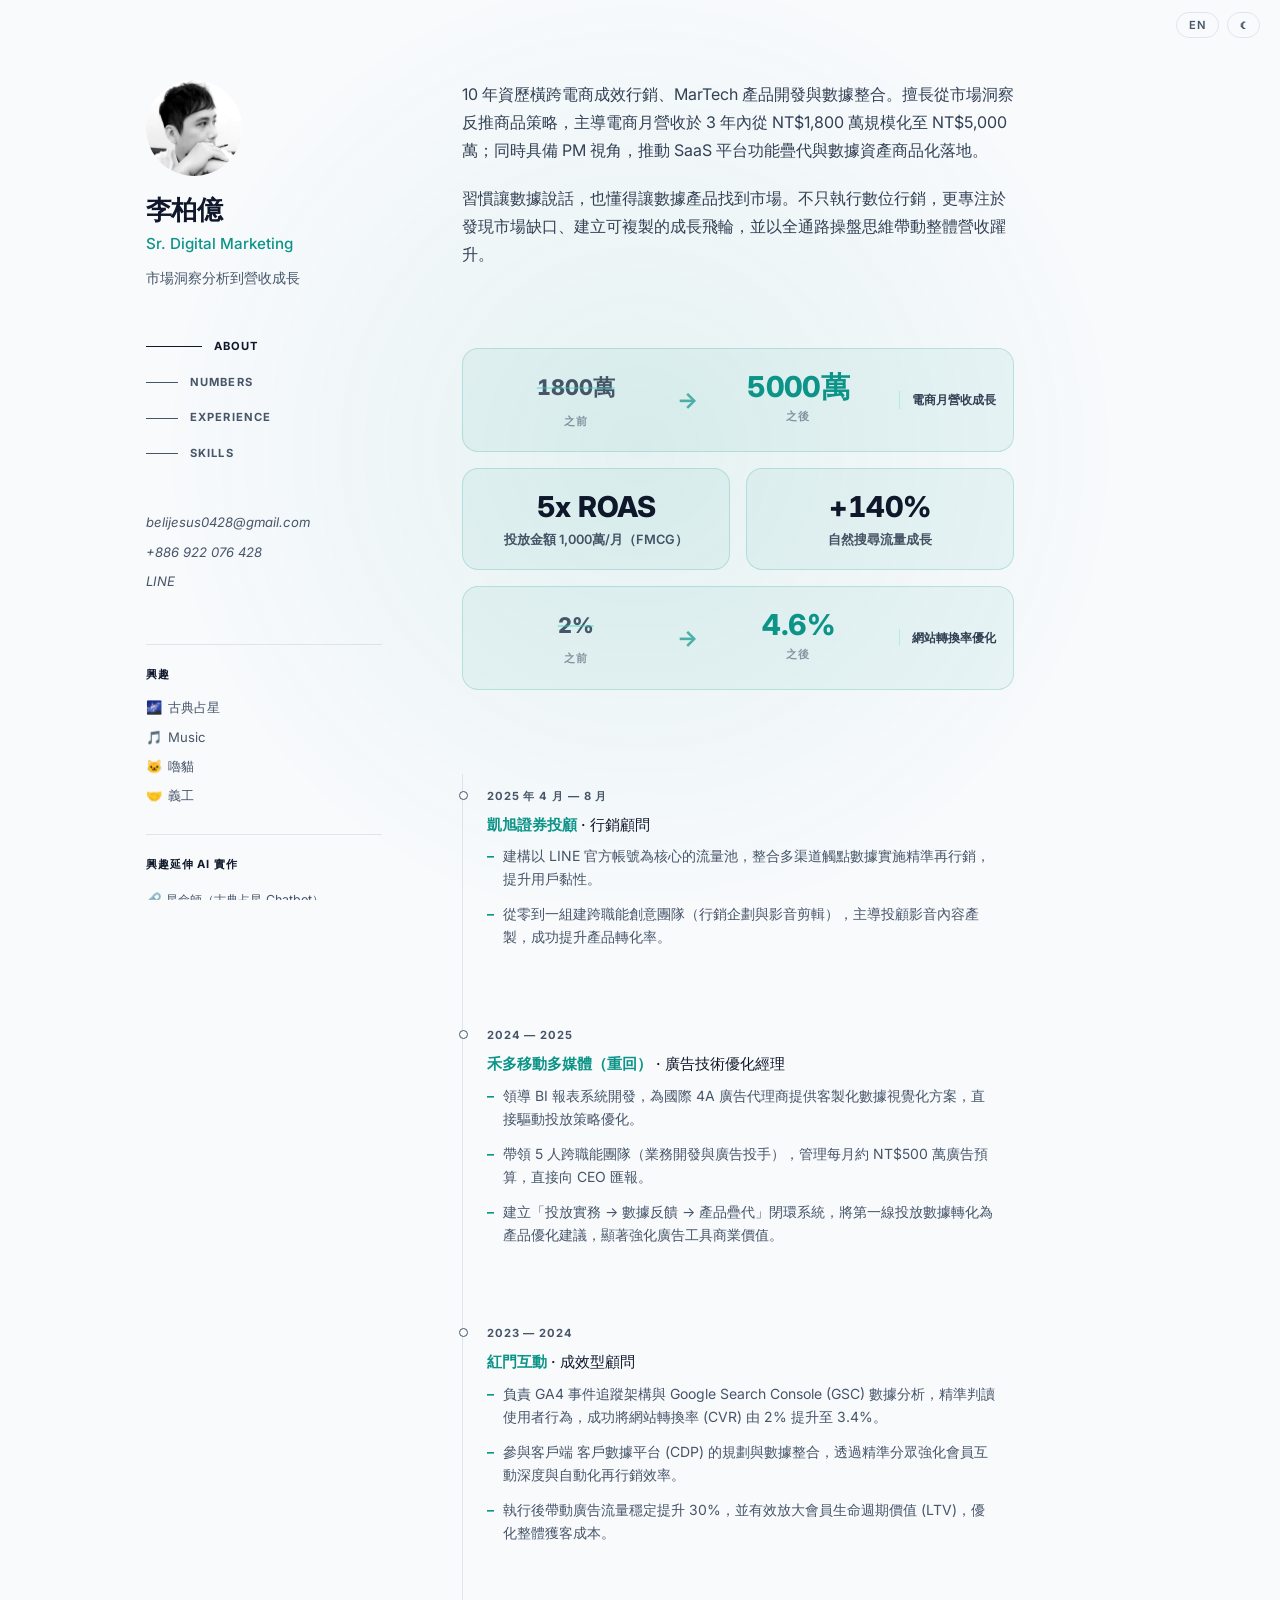
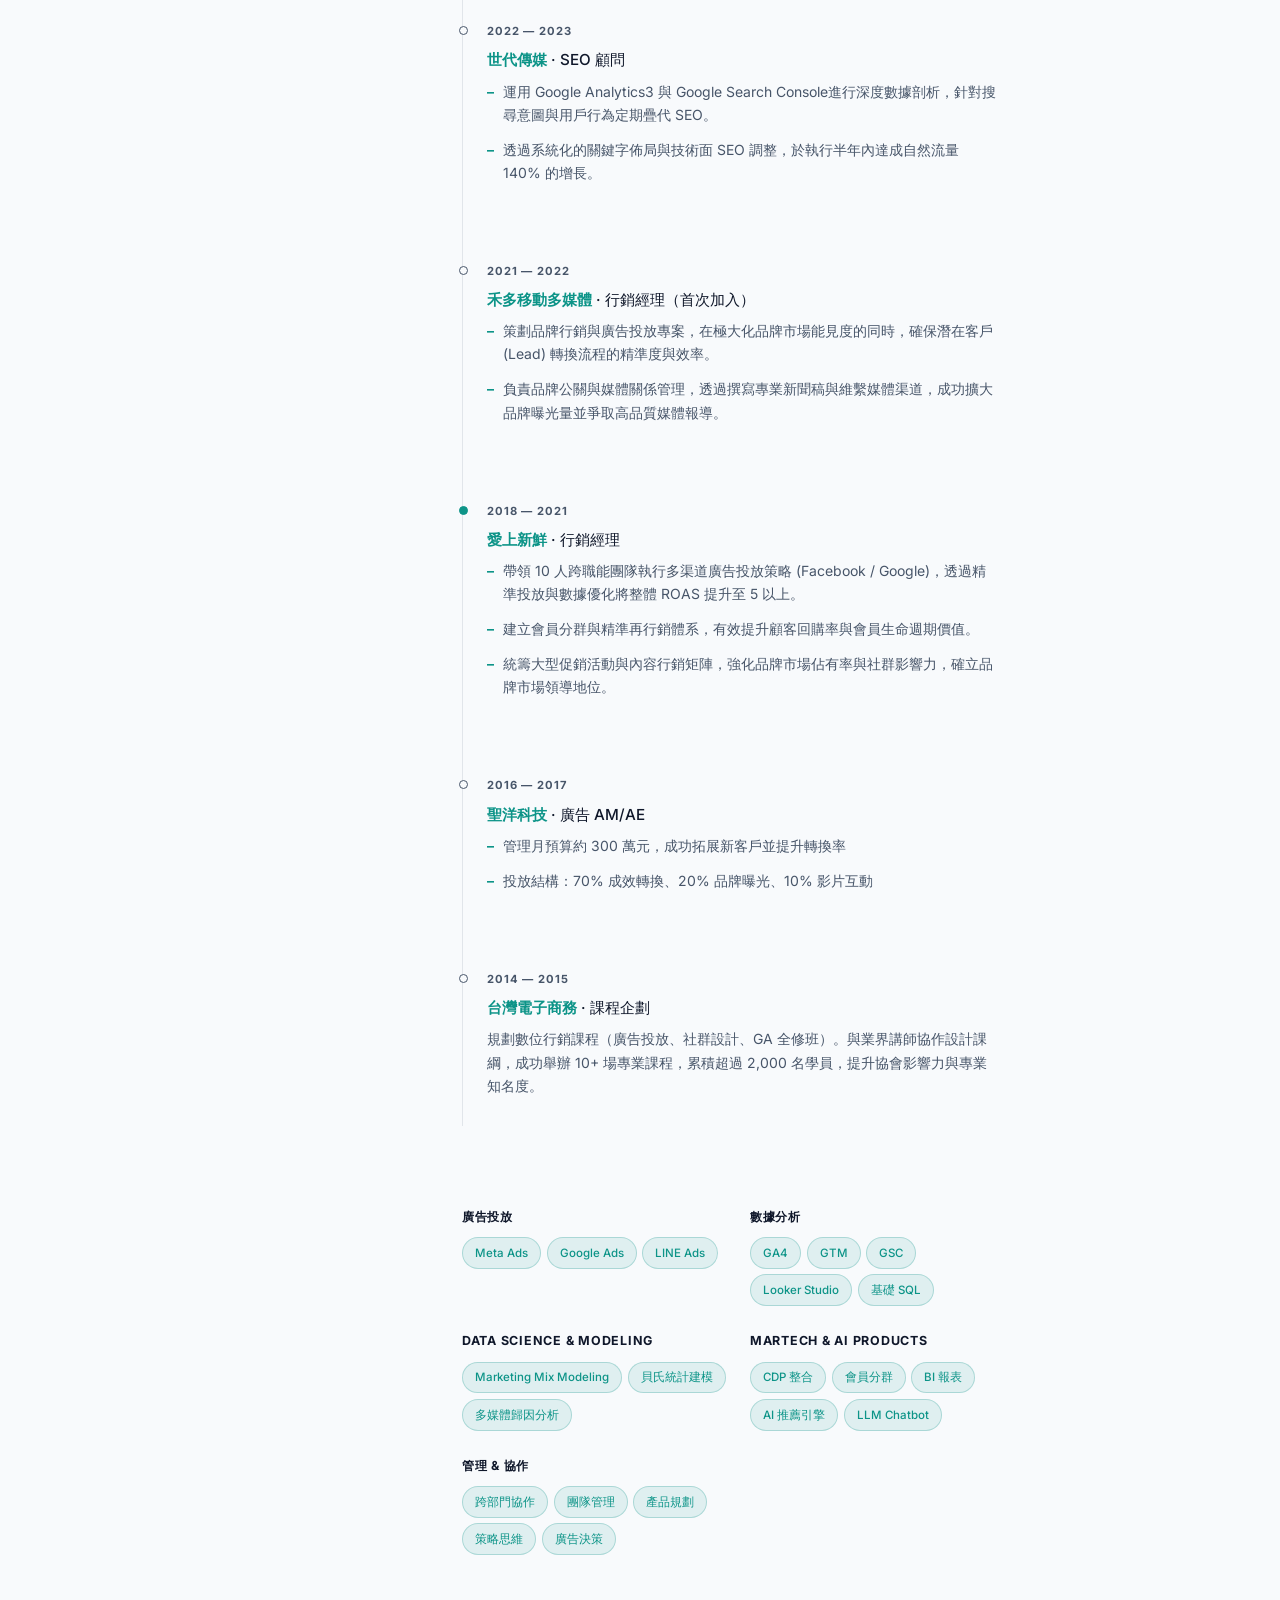
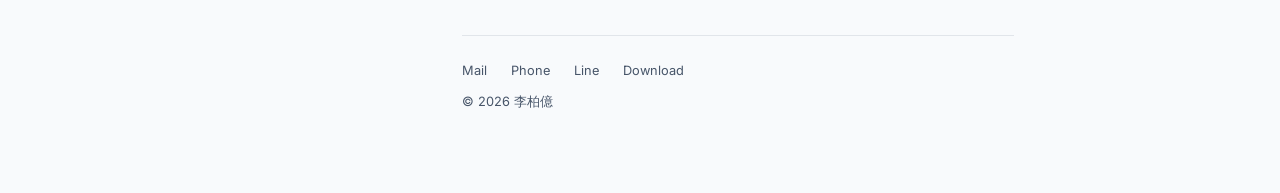
==== commit 834919bd: "Add files via upload" ====
--- a/index-print.html
+++ b/index-print.html
@@ -510,6 +510,12 @@
 [data-theme="light"] .tag{border-color:rgba(13,148,136,.25);}
 .tag:hover{background:rgba(45,212,191,.25);}
 
+/* ── Education ── */
+.edu-item { margin-bottom: .5rem; }
+.edu-school { font-size: .8rem; font-weight: 700; color: var(--text2); }
+.edu-period { font-size: .7rem; color: var(--text); opacity: .7; margin-bottom: .2rem; }
+.edu-desc { font-size: .75rem; color: var(--text); line-height: 1.55; opacity: .8; }
+
 /* ── Footer ── */
 .footer{
   margin-top:4rem;padding-top:1.5rem;border-top:1px solid var(--border);
@@ -532,229 +538,24 @@
 
 /* ── Print styles ── */
 @media print {
-  @page { size: A4 portrait; margin: 1.2cm 1.4cm; }
-
-  /* ── Reset ── */
-  *, *::before, *::after {
-    animation: none !important;
-    transition: none !important;
-    box-shadow: none !important;
-    -webkit-print-color-adjust: exact;
-    print-color-adjust: exact;
+  .top-controls,
+  .spotlight,
+  .cta,
+  .nav { display: none !important; }
+  body { background: #fff; color: #0f172a; }
+  .container { display: block; max-width: 100%; padding: 0; }
+  .sidebar {
+    position: static;
+    height: auto;
+    padding: 2rem 2rem 1rem;
+    display: block;
   }
-
-  /* ── Hide UI chrome ── */
-  .top-controls, .spotlight, .cta, .nav,
-  .photo-ring { display: none !important; }
-
-  /* ── Body ── */
-  body {
-    background: #fff !important;
-    color: #0f172a !important;
-    font-size: 9.5pt;
-    line-height: 1.6;
-  }
-
-  /* ── Layout: sidebar on top, content below ── */
-  .container {
-    display: block !important;
-    max-width: 100%;
-    padding: 0;
-  }
-
-  /* ── Sidebar: compact horizontal header ── */
-  .sidebar {
-    position: static !important;
-    height: auto !important;
-    overflow: visible !important;
-    padding: 0 0 1rem 0;
-    display: grid !important;
-    grid-template-columns: auto 1fr;
-    grid-template-rows: auto auto;
-    column-gap: 1.2rem;
-    border-bottom: 2px solid #0d9488;
-    margin-bottom: 1.2rem;
-    page-break-inside: avoid;
-    break-inside: avoid;
-  }
-
-  /* photo left, name/title/tagline right */
-  .photo-wrap {
-    grid-column: 1;
-    grid-row: 1 / 3;
-    width: 64px !important;
-    height: 64px !important;
-    align-self: center;
-  }
-  .photo-clip {
-    width: 64px !important;
-    height: 64px !important;
-  }
-  .photo-wrap img {
-    filter: grayscale(100%) !important;
-  }
-
-  .name {
-    grid-column: 2; grid-row: 1;
-    font-size: 16pt !important;
-    color: #0f172a !important;
-    margin-bottom: .1rem;
-    align-self: end;
-  }
-  .title {
-    font-size: 9pt !important;
-    color: #0d9488 !important;
-    margin-bottom: 0;
-  }
-  .tagline {
-    font-size: 8pt !important;
-    color: #475569 !important;
-    max-width: 100%;
-  }
-
-  /* contact + interests: inline row */
-  .contact, .interests-block {
-    grid-column: 2;
-    display: inline !important;
-    margin: 0 !important;
-    padding: 0 !important;
-    border: none !important;
-  }
-  .contact-list {
-    display: flex !important;
-    flex-wrap: wrap;
-    gap: .2rem 1rem;
-    list-style: none !important;
-    padding: 0 !important;
-    margin: .3rem 0 0 0 !important;
-  }
-  .contact-list li, .contact-list a {
-    font-size: 7.5pt !important;
-    color: #475569 !important;
-  }
-  .interests-block { display: none !important; }
-
-  /* ── Content ── */
-  .content {
-    padding: 0 !important;
-    max-width: 100% !important;
-  }
-
-  /* ── Section head (mobile) ── */
-  .section-head { display: none !important; }
-
-  /* ── Section spacing ── */
-  .section {
-    margin-bottom: 1.2rem !important;
-    scroll-margin: 0 !important;
-  }
-
-  /* ── About text ── */
-  .about-text {
-    font-size: 9pt !important;
-    color: #334155 !important;
-    line-height: 1.6;
-  }
-  .about-text p { margin-bottom: .5rem !important; }
-
-  /* ── Numbers strip ── */
-  .numbers-strip {
-    grid-template-columns: repeat(2, 1fr) !important;
-    gap: .5rem !important;
-    margin: .75rem 0 !important;
-    page-break-inside: avoid;
-    break-inside: avoid;
-  }
-  .num-cell {
-    opacity: 1 !important;
-    background: rgba(13,148,136,.06) !important;
-    border: 1px solid rgba(13,148,136,.25) !important;
-    border-radius: .5rem !important;
-    padding: .75rem !important;
-    min-height: 0 !important;
-    page-break-inside: avoid;
-    break-inside: avoid;
-  }
-  .num-cell.is-arrow {
-    grid-column: span 2 !important;
-    flex-direction: row !important;
-  }
-  .num-to, .num-single, .num-val, .ba-single {
-    font-size: 13pt !important;
-    color: #0d9488 !important;
-  }
-  .num-from { font-size: 9pt !important; color: #64748b !important; }
-  .num-before, .num-after { gap: .1rem !important; }
-  .num-arrow-icon { font-size: 11pt !important; color: #0d9488 !important; }
-  .num-label1, .num-arrow-label, .num-sublabel {
-    font-size: 7.5pt !important;
-    color: #475569 !important;
-  }
-  .num-arrow-label {
-    border-left: 1px solid rgba(13,148,136,.3) !important;
-    max-width: 70px !important;
-  }
-
-  /* ── Timeline ── */
-  .timeline {
-    padding-left: 1rem !important;
-  }
-  .timeline::before {
-    background: #cbd5e1 !important;
-  }
-  .tl-item {
-    margin-bottom: 1rem !important;
-    padding: .5rem .5rem .5rem 0 !important;
-    border: none !important;
-    background: none !important;
-    page-break-inside: avoid;
-    break-inside: avoid;
-  }
-  .tl-item.dimmed { opacity: 1 !important; }
-  .tl-dot { border-color: #0d9488 !important; background: #0d9488 !important; }
-  .tl-period { font-size: 7pt !important; color: #64748b !important; }
-  .tl-title { font-size: 9.5pt !important; color: #0f172a !important; }
-  .tl-company { color: #0d9488 !important; }
-  .tl-desc, .tl-desc-list {
-    font-size: 8.5pt !important;
-    color: #334155 !important;
-    line-height: 1.55;
-  }
-  .tl-desc-list li { margin-bottom: .3rem !important; }
-  .tl-desc-list li::before { color: #0d9488 !important; }
-  .tl-highlight {
-    background: rgba(13,148,136,.06) !important;
-    border: 1px solid rgba(13,148,136,.2) !important;
-    font-size: 8pt !important;
-    padding: .5rem .75rem !important;
-  }
-
-  /* ── Skills ── */
-  .skill-groups {
-    grid-template-columns: 1fr 1fr !important;
-    gap: .75rem !important;
-    margin-top: .75rem !important;
-  }
-  .skill-group-title {
-    font-size: 7.5pt !important;
-    color: #0f172a !important;
-    margin-bottom: .3rem !important;
-  }
-  .tags { gap: .2rem !important; }
-  .tag {
-    font-size: 7pt !important;
-    padding: .15rem .5rem !important;
-    background: rgba(13,148,136,.08) !important;
-    border: 1px solid rgba(13,148,136,.2) !important;
-    color: #0d9488 !important;
-  }
-
-  /* ── Footer ── */
-  .footer { display: none !important; }
-
-  /* ── Teal accent color for headings ── */
-  .section-head { display: none !important; }
-  .block-label { color: #0f172a !important; font-size: 7.5pt !important; }
+  .content { padding: 1rem 2rem; max-width: 100%; }
+  .section { margin-bottom: 2rem; page-break-inside: avoid; }
+  .tl-item { page-break-inside: avoid; }
+  .about-text, .tl-desc, .num-label, .contact-list { color: #334155; }
+  .name, .tl-title, .heading { color: #0f172a; }
+  * { animation: none !important; transition: none !important; box-shadow: none !important; }
 }
 </style>
 </head>
@@ -802,6 +603,11 @@
     <div class="interests-block">
       <div class="block-label" id="projectsLabel">興趣延伸 AI 實作</div>
       <div id="projectsList"></div>
+    </div>
+
+    <div class="interests-block" id="educationBlock">
+      <div class="block-label" id="educationLabel">學歷</div>
+      <div id="educationList"></div>
     </div>
 
     <a href="#" class="cta" id="ctaBtn">
@@ -1105,6 +911,20 @@
   document.getElementById('projectsList').innerHTML = d.sideProjects.map(p => `
     <a href="${p.href}" target="_blank" rel="noopener" class="ai-link">🔗 ${t(p.labelZh, p.labelEn)}</a>
   `).join('');
+
+  // ── Education ──
+  if (d.education && d.education.length > 0) {
+    document.getElementById('educationLabel').textContent = t('學歷', 'Education');
+    document.getElementById('educationList').innerHTML = d.education.map(e => `
+      <div class="edu-item">
+        <div class="edu-school">${t(e.schoolZh, e.schoolEn)} · ${t(e.majorZh, e.majorEn)}</div>
+        <div class="edu-period">${t(e.periodZh, e.periodEn)}</div>
+        <div class="edu-desc">${t(e.descZh, e.descEn)}</div>
+      </div>
+    `).join('');
+  } else {
+    document.getElementById('educationBlock').style.display = 'none';
+  }
 
   // ── CTA ──
   document.getElementById('ctaLabel').textContent = t('下載履歷 PDF', 'Download Resume PDF');
@@ -1256,11 +1076,6 @@
 }
 
 loadData();
-
-// Auto-print after data + fonts are ready
-document.fonts.ready.then(() => {
-  setTimeout(() => window.print(), 800);
-});
 </script>
 </body>
 </html>
